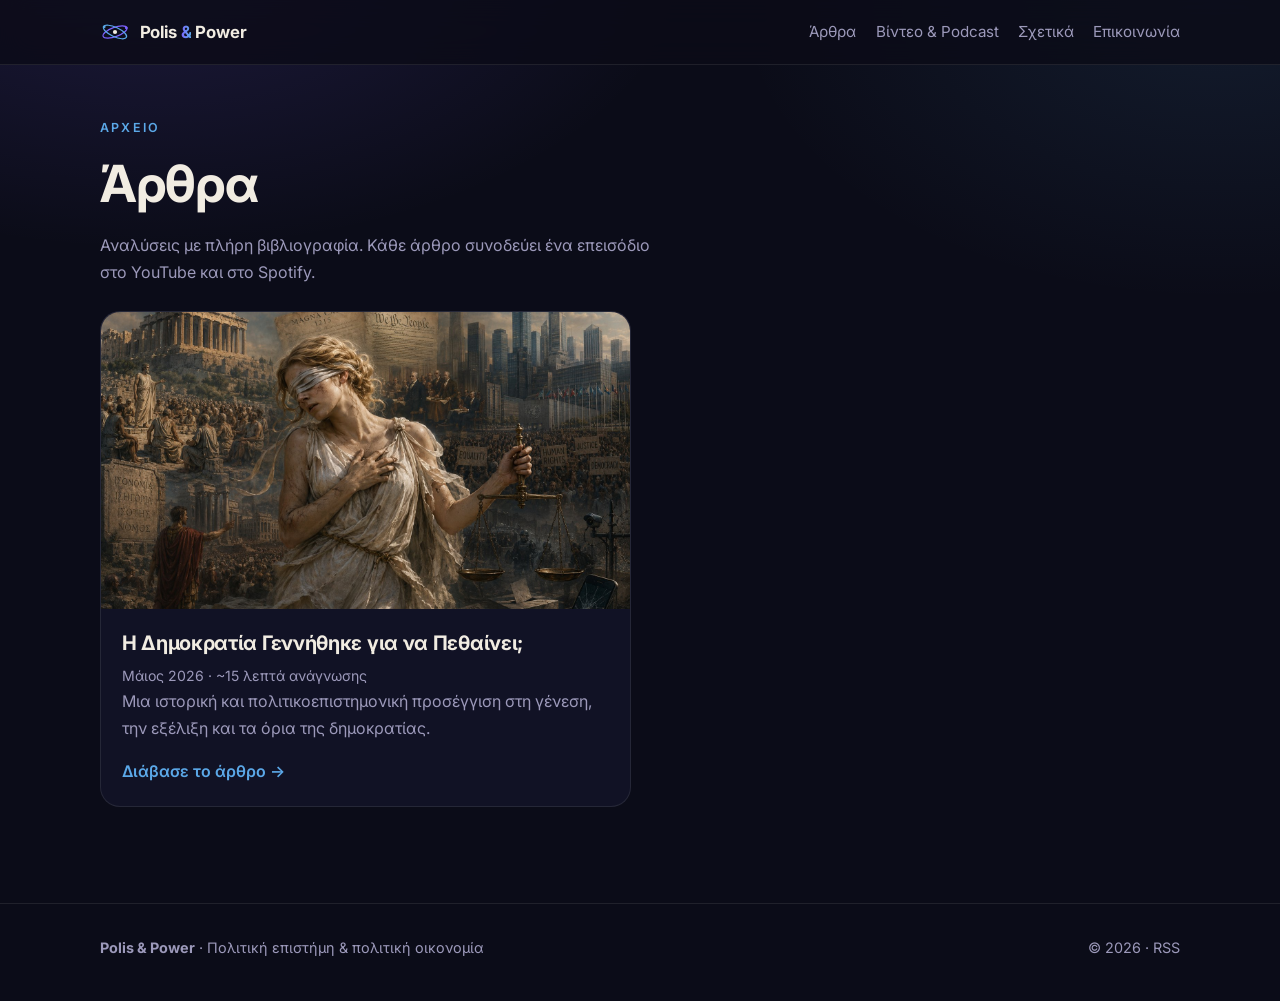
==== articles/index.html @ d9a37814 "Polis & Power: νέο site" ====
<!DOCTYPE html>
<html lang="el">
<head>
<meta charset="UTF-8">
<meta name="viewport" content="width=device-width, initial-scale=1.0">
<title>Άρθρα | Polis &amp; Power</title>
<meta name="description" content="Όλα τα άρθρα του Polis &amp; Power: πολιτική θεωρία, θεσμοί και διεθνής πολιτική οικονομία, με πλήρεις πηγές.">
<link rel="canonical" href="https://polisandpower.github.io/articles/">
<link rel="icon" type="image/png" sizes="32x32" href="../assets/favicon-32.png">
<link rel="apple-touch-icon" href="../assets/apple-touch-icon.png">
<link rel="alternate" type="application/rss+xml" title="Polis &amp; Power" href="https://polisandpower.github.io/feed.xml">
<meta property="og:type" content="website">
<meta property="og:site_name" content="Polis &amp; Power">
<meta property="og:locale" content="el_GR">
<meta property="og:title" content="Άρθρα | Polis &amp; Power">
<meta property="og:description" content="Όλα τα άρθρα του Polis &amp; Power: πολιτική θεωρία, θεσμοί και διεθνής πολιτική οικονομία, με πλήρεις πηγές.">
<meta property="og:url" content="https://polisandpower.github.io/articles/">
<meta property="og:image" content="https://polisandpower.github.io/assets/og-image.png">
<meta name="twitter:card" content="summary_large_image">
<link rel="preconnect" href="https://fonts.googleapis.com">
<link rel="preconnect" href="https://fonts.gstatic.com" crossorigin>
<link href="https://fonts.googleapis.com/css2?family=Inter:wght@300;400;600;700&display=swap" rel="stylesheet">
<link rel="stylesheet" href="../assets/site.css">
<script type="application/ld+json">
{"@context":"https://schema.org","@type":"CollectionPage","name":"Άρθρα","url":"https://polisandpower.github.io/articles/","isPartOf":{"@type":"WebSite","url":"https://polisandpower.github.io/"},
 "mainEntity":{"@type":"ItemList","itemListElement":[{"@type":"ListItem","position":1,"url":"https://polisandpower.github.io/articles/dimokratia-gennithike-gia-na-pethainei.html","name":"Η Δημοκρατία Γεννήθηκε για να Πεθαίνει;"}]}}
</script>
</head>
<body>
<header class="topbar">
  <div class="container nav">
    <a class="brand" href="../" aria-label="Polis &amp; Power, αρχική">
      <svg class="mark" viewBox="0 0 64 64" aria-hidden="true">
        <ellipse cx="32" cy="32" rx="27" ry="10" transform="rotate(-20 32 32)" fill="none" stroke="#7C63FF" stroke-width="2.5"/>
        <ellipse cx="32" cy="32" rx="27" ry="10" transform="rotate(25 32 32)" fill="none" stroke="#5BA8E8" stroke-width="2.5"/>
        <circle cx="32" cy="32" r="4.5" fill="#F1ECE2"/>
        <circle cx="56" cy="23" r="3" fill="#7C63FF"/><circle cx="9" cy="21" r="3" fill="#5BA8E8"/>
      </svg>
      <span>Polis <span class="amp">&amp;</span> Power</span>
    </a>
    <nav class="menu" aria-label="Κύρια πλοήγηση">
      <a href="../articles/">Άρθρα</a>
      <a href="../#media">Βίντεο &amp; Podcast</a>
      <a href="../#about">Σχετικά</a>
      <a href="../#contact">Επικοινωνία</a>
    </nav>
  </div>
</header>

<main class="container">
<section>
  <div class="section-head">
    <span class="kicker">Αρχείο</span>
    <h2 style="font-size:clamp(2.2rem,5vw,3.2rem)">Άρθρα</h2>
    <p class="lead">Αναλύσεις με πλήρη βιβλιογραφία. Κάθε άρθρο συνοδεύει ένα επεισόδιο στο YouTube και στο Spotify.</p>
  </div>
  <div class="cards">
    <article class="card">
      <a href="dimokratia-gennithike-gia-na-pethainei.html">
        <div class="card-img"><img src="democracy-cover.jpg" alt="" loading="lazy" width="1536" height="1024"></div>
        <div class="card-body">
          <h3>Η Δημοκρατία Γεννήθηκε για να Πεθαίνει;</h3>
          <p class="meta">Μάιος 2026 · ~15 λεπτά ανάγνωσης</p>
          <p>Μια ιστορική και πολιτικοεπιστημονική προσέγγιση στη γένεση, την εξέλιξη και τα όρια της δημοκρατίας.</p>
          <span class="more">Διάβασε το άρθρο →</span>
        </div>
      </a>
    </article>
  </div>
</section>
</main>
<footer class="footer">
  <div class="container footer-row">
    <div><strong>Polis &amp; Power</strong> · Πολιτική επιστήμη &amp; πολιτική οικονομία</div>
    <div>© 2026 · <a href="https://polisandpower.github.io/feed.xml">RSS</a></div>
  </div>
</footer>
</body>
</html>
---- assets/site.css ----
/* Polis & Power — shared styles */
:root{
  --bg:#0B0C18;
  --bg-2:#10122A;
  --panel:rgba(20,22,44,.72);
  --line:rgba(241,236,226,.09);
  --text:#F1ECE2;
  --muted:#9C99BA;
  --violet:#7C63FF;
  --blue:#5BA8E8;
  --grad:linear-gradient(90deg,var(--violet),var(--blue));
  --max:1080px;
  --read:720px;
  --radius:20px;
}
*{box-sizing:border-box}
html{scroll-behavior:smooth}
body{
  margin:0;
  font-family:"Inter",system-ui,-apple-system,"Segoe UI",Roboto,sans-serif;
  color:var(--text);
  background:
    radial-gradient(900px 500px at 12% -5%,rgba(124,99,255,.16),transparent 60%),
    radial-gradient(800px 500px at 95% 0%,rgba(91,168,232,.10),transparent 60%),
    var(--bg);
  line-height:1.7;
  -webkit-font-smoothing:antialiased;
}
a{color:inherit;text-decoration:none}
img{max-width:100%;display:block}
.container{width:min(var(--max),calc(100% - 2rem));margin:0 auto}

/* ---------- Top bar ---------- */
.topbar{position:sticky;top:0;z-index:20;background:rgba(11,12,24,.82);backdrop-filter:blur(14px);border-bottom:1px solid var(--line)}
.nav{min-height:64px;display:flex;align-items:center;justify-content:space-between;gap:1rem}
.brand{display:inline-flex;align-items:center;gap:.6rem;font-weight:700;letter-spacing:-.01em;font-size:1.05rem}
.brand .amp{background:var(--grad);-webkit-background-clip:text;background-clip:text;color:transparent}
.mark{width:30px;height:30px;flex:0 0 30px}
.menu{display:flex;gap:1.2rem;flex-wrap:wrap}
.menu a{color:var(--muted);font-size:.95rem;transition:color .15s}
.menu a:hover,.menu a[aria-current="page"]{color:var(--text)}

/* ---------- Hero ---------- */
.hero{padding:4.5rem 0 3.5rem}
.hero-grid{display:grid;grid-template-columns:1.2fr .8fr;gap:2.5rem;align-items:center}
.kicker{display:inline-block;color:var(--blue);font-size:.78rem;font-weight:600;letter-spacing:.18em;text-transform:uppercase;margin-bottom:1rem}
.wordmark{margin:0;font-size:clamp(2.8rem,7vw,5.2rem);font-weight:700;line-height:1;letter-spacing:-.035em}
.wordmark .amp{background:var(--grad);-webkit-background-clip:text;background-clip:text;color:transparent}
.slogan{margin:1.1rem 0 0;font-size:clamp(1.15rem,2.2vw,1.5rem);font-weight:300;color:var(--text);opacity:.9}
.lead{margin:1.2rem 0 0;color:var(--muted);max-width:560px}
.actions{display:flex;gap:.7rem;flex-wrap:wrap;margin-top:2rem}
.btn{display:inline-flex;align-items:center;gap:.45rem;padding:.8rem 1.15rem;border-radius:999px;font-weight:600;font-size:.95rem;border:1px solid var(--line);transition:transform .15s,border-color .15s,background .15s;cursor:pointer;font-family:inherit;color:var(--text);background:rgba(241,236,226,.03)}
.btn:hover{transform:translateY(-1px);border-color:rgba(241,236,226,.25)}
.btn-primary{background:var(--grad);border-color:transparent;color:#fff}
.hero-art{position:relative;aspect-ratio:1;max-width:400px;justify-self:center;width:100%}
.hero-art .orbits{position:absolute;inset:0;width:100%;height:100%}
.hero-art .avatar{position:absolute;inset:22%;border-radius:50%;overflow:hidden;border:1px solid var(--line);box-shadow:0 0 60px rgba(124,99,255,.35)}
.hero-art .avatar img{width:100%;height:100%;object-fit:cover}

/* ---------- Sections ---------- */
section{padding:3rem 0}
.section-head{margin-bottom:1.5rem}
h2{margin:0;font-size:clamp(1.6rem,3vw,2.2rem);line-height:1.15;letter-spacing:-.025em;font-weight:700}
.panel{background:var(--panel);border:1px solid var(--line);border-radius:var(--radius);padding:1.7rem}
.panel p{color:var(--muted);margin:0 0 1rem}
.panel p:last-child{margin-bottom:0}
.panel strong{color:var(--text);font-weight:600}
.facts{display:grid;grid-template-columns:repeat(3,minmax(0,1fr));gap:.8rem;margin-top:1.5rem}
.fact{border:1px solid var(--line);border-radius:14px;padding:1rem;background:rgba(241,236,226,.02)}
.fact span{display:block;font-size:.72rem;letter-spacing:.14em;text-transform:uppercase;color:var(--blue);font-weight:600;margin-bottom:.35rem}
.fact p{margin:0;color:var(--text);font-size:.95rem;line-height:1.5}

/* ---------- Article cards ---------- */
.cards{display:grid;grid-template-columns:repeat(2,minmax(0,1fr));gap:1.1rem}
.card{background:var(--panel);border:1px solid var(--line);border-radius:var(--radius);overflow:hidden;transition:transform .2s,border-color .2s}
.card:hover{transform:translateY(-3px);border-color:rgba(124,99,255,.5)}
.card-img{aspect-ratio:16/9;overflow:hidden;background:var(--bg-2)}
.card-img img{width:100%;height:100%;object-fit:cover}
.card-body{padding:1.3rem}
.card-body h3{margin:0 0 .5rem;font-size:1.25rem;line-height:1.3;letter-spacing:-.015em}
.meta{color:var(--muted);font-size:.88rem;margin:0 0 .7rem}
.card-body p{color:var(--muted);margin:0}
.more{display:inline-block;margin-top:1rem;font-weight:600;color:var(--blue)}

/* ---------- Coming soon / media ---------- */
.soon{text-align:center;padding:2.5rem 1.5rem}
.soon strong{display:block;font-size:1.5rem;letter-spacing:-.02em;margin-bottom:.4rem}
.soon p{color:var(--muted);margin:0}

/* ---------- Contact ---------- */
.contact-grid{display:grid;grid-template-columns:1fr 1fr;gap:1.1rem;align-items:start}
.links{display:grid;gap:.7rem}
.link-row{display:flex;justify-content:space-between;align-items:center;gap:1rem;padding:1rem 1.2rem;border:1px solid var(--line);border-radius:14px;background:var(--panel);transition:border-color .15s}
.link-row:hover{border-color:rgba(124,99,255,.5)}
.link-row span{font-size:.72rem;letter-spacing:.14em;text-transform:uppercase;color:var(--muted);font-weight:600}
.link-row b{font-weight:600;word-break:break-word;text-align:right}
form{display:grid;gap:.75rem}
label{font-size:.85rem;color:var(--muted)}
input,textarea{width:100%;border:1px solid var(--line);background:rgba(241,236,226,.03);color:var(--text);border-radius:12px;padding:.85rem 1rem;font:inherit;outline:none}
input:focus,textarea:focus{border-color:rgba(124,99,255,.6);box-shadow:0 0 0 3px rgba(124,99,255,.15)}
textarea{min-height:140px;resize:vertical}
.note{font-size:.85rem;color:var(--muted);margin:0}

/* ---------- Footer ---------- */
.footer{border-top:1px solid var(--line);margin-top:3rem;padding:2rem 0 2.5rem;color:var(--muted);font-size:.9rem}
.footer-row{display:flex;justify-content:space-between;gap:1rem;flex-wrap:wrap;align-items:center}
.footer a:hover{color:var(--text)}

/* ---------- Article page ---------- */
.reading{width:min(var(--read),calc(100% - 2rem));margin:0 auto}
.crumbs{font-size:.88rem;color:var(--muted);margin:2rem auto 1.2rem}
.crumbs a:hover{color:var(--text)}
.crumbs span{margin:0 .4rem}
.article-hero{width:min(960px,calc(100% - 2rem));margin:0 auto 2rem;border-radius:var(--radius);overflow:hidden;border:1px solid var(--line)}
.article-hero img{width:100%;height:auto;max-height:440px;object-fit:cover}
.article h1{font-size:clamp(2rem,4.5vw,2.9rem);line-height:1.12;letter-spacing:-.03em;margin:0 0 .8rem}
.article .standfirst{font-size:1.15rem;color:var(--muted);font-weight:300;margin:0 0 1.2rem}
.article .byline{display:flex;flex-wrap:wrap;gap:.4rem 1.2rem;color:var(--muted);font-size:.9rem;padding-bottom:1.4rem;border-bottom:1px solid var(--line)}
.tags{display:flex;flex-wrap:wrap;gap:.5rem;margin:1.2rem 0 0}
.tag{padding:.3rem .75rem;border:1px solid var(--line);border-radius:999px;font-size:.82rem;color:var(--muted)}
.toc{margin:2rem 0;padding:1.3rem 1.5rem;border:1px solid var(--line);border-radius:16px;background:var(--panel)}
.toc h2{font-size:1rem;letter-spacing:.12em;text-transform:uppercase;color:var(--blue);margin-bottom:.6rem}
.toc ol{margin:0;padding-left:1.2rem;color:var(--muted)}
.toc a:hover{color:var(--text)}
.article section{padding:0;margin:3rem 0 0}
.article h2{font-size:1.65rem;margin:0 0 1rem;scroll-margin-top:90px}
.article h3{font-size:1.2rem;letter-spacing:-.01em;margin:2rem 0 .7rem}
.article p{margin:0 0 1.1rem;font-size:1.06rem;line-height:1.78;color:#E4DFD4}
.article blockquote{margin:2rem 0;padding:1.1rem 1.4rem;border-left:3px solid var(--violet);background:rgba(124,99,255,.06);border-radius:0 12px 12px 0;font-size:1.08rem;font-style:italic;color:var(--text)}
.article blockquote cite{display:block;margin-top:.6rem;font-style:normal;font-size:.9rem;color:var(--muted)}
.refs p{font-size:.95rem;color:var(--muted);padding-left:1.6rem;text-indent:-1.6rem;margin-bottom:.7rem}
.author-box{display:flex;gap:1rem;align-items:center;margin:3rem 0 0;padding:1.3rem;border:1px solid var(--line);border-radius:16px;background:var(--panel)}
.author-box img{width:64px;height:64px;border-radius:50%;flex:0 0 64px}
.author-box p{margin:0;font-size:.95rem;color:var(--muted)}
.author-box strong{color:var(--text)}
.comments{margin-top:3rem;padding-top:2rem;border-top:1px solid var(--line)}

/* ---------- Reveal ---------- */
.reveal{opacity:0;transform:translateY(16px);transition:opacity .6s ease,transform .6s ease}
.reveal.visible{opacity:1;transform:none}
@media (prefers-reduced-motion:reduce){.reveal{opacity:1;transform:none;transition:none}html{scroll-behavior:auto}}

/* ---------- Mobile ---------- */
@media (max-width:820px){
  .topbar{position:static}
  .nav{flex-direction:column;align-items:flex-start;padding:.7rem 0;gap:.4rem}
  .menu{gap:.9rem}
  .hero{padding:2.5rem 0 1.5rem}
  .hero-grid,.cards,.contact-grid,.facts{grid-template-columns:1fr}
  .hero-art{max-width:260px;order:-1}
  .article h1,.article h2,.article h3{hyphens:none}
}
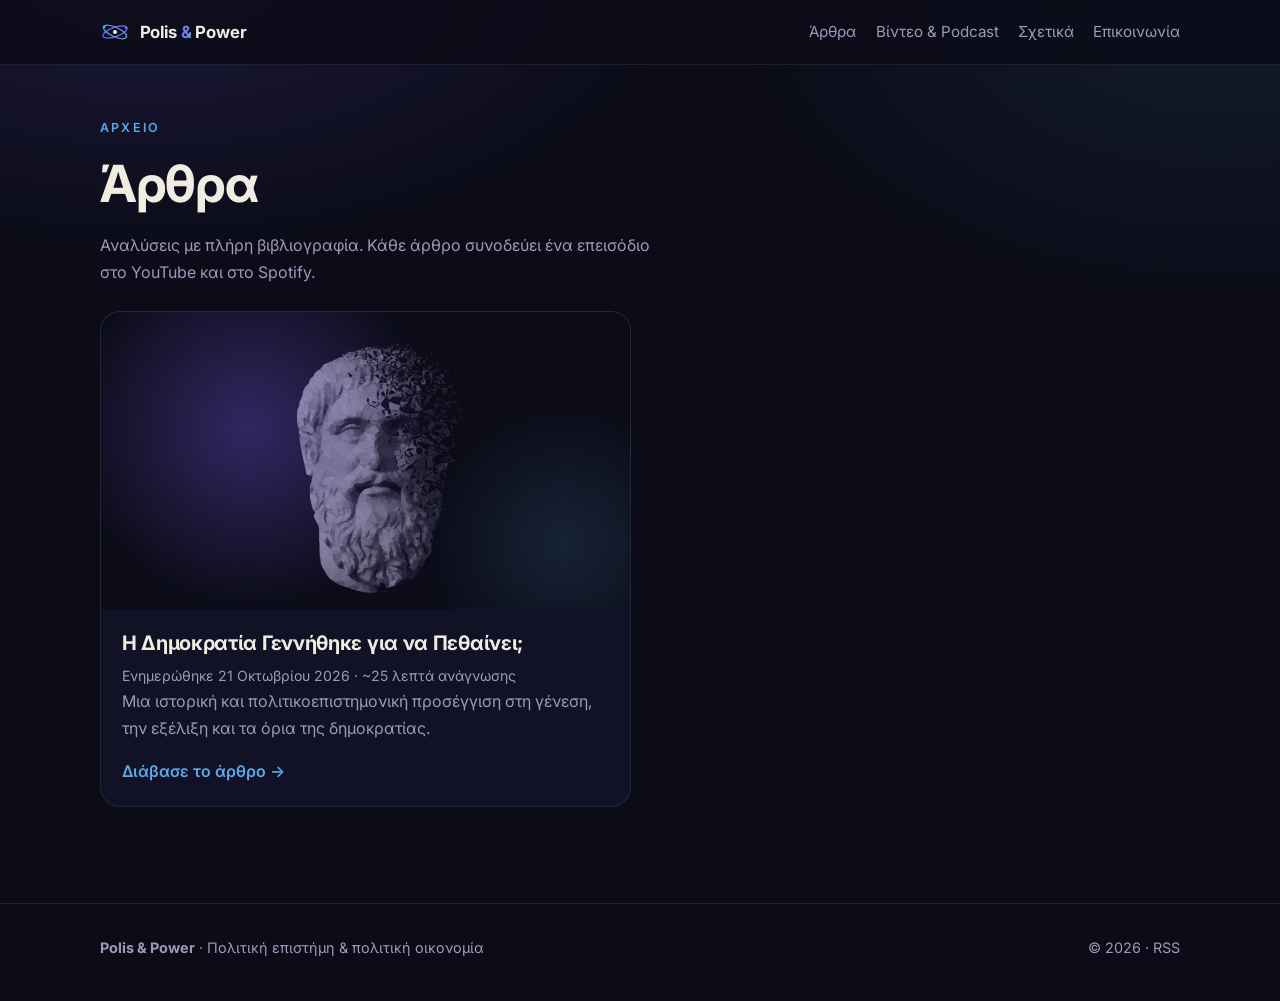
==== commit 5da4f098: "Ενημέρωση άρθρου 1" ====
--- a/articles/index.html
+++ b/articles/index.html
@@ -57,10 +57,10 @@
   <div class="cards">
     <article class="card">
       <a href="dimokratia-gennithike-gia-na-pethainei.html">
-        <div class="card-img"><img src="democracy-cover.jpg" alt="" loading="lazy" width="1536" height="1024"></div>
+        <div class="card-img"><img src="democracy-cover.jpg" alt="" loading="lazy" width="1600" height="900"></div>
         <div class="card-body">
           <h3>Η Δημοκρατία Γεννήθηκε για να Πεθαίνει;</h3>
-          <p class="meta">Μάιος 2026 · ~15 λεπτά ανάγνωσης</p>
+          <p class="meta">Ενημερώθηκε 21 Οκτωβρίου 2026 · ~25 λεπτά ανάγνωσης</p>
           <p>Μια ιστορική και πολιτικοεπιστημονική προσέγγιση στη γένεση, την εξέλιξη και τα όρια της δημοκρατίας.</p>
           <span class="more">Διάβασε το άρθρο →</span>
         </div>
--- a/assets/site.css
+++ b/assets/site.css
@@ -112,7 +112,7 @@
 .crumbs a:hover{color:var(--text)}
 .crumbs span{margin:0 .4rem}
 .article-hero{width:min(960px,calc(100% - 2rem));margin:0 auto 2rem;border-radius:var(--radius);overflow:hidden;border:1px solid var(--line)}
-.article-hero img{width:100%;height:auto;max-height:440px;object-fit:cover}
+.article-hero img{width:100%;height:auto;max-height:540px;object-fit:cover}
 .article h1{font-size:clamp(2rem,4.5vw,2.9rem);line-height:1.12;letter-spacing:-.03em;margin:0 0 .8rem}
 .article .standfirst{font-size:1.15rem;color:var(--muted);font-weight:300;margin:0 0 1.2rem}
 .article .byline{display:flex;flex-wrap:wrap;gap:.4rem 1.2rem;color:var(--muted);font-size:.9rem;padding-bottom:1.4rem;border-bottom:1px solid var(--line)}
@@ -150,3 +150,17 @@
   .hero-art{max-width:260px;order:-1}
   .article h1,.article h2,.article h3{hyphens:none}
 }
+
+/* ---------- Figures, credits, corrections (Oct 2026) ---------- */
+figure.article-hero{margin:0 auto 0.6rem}
+.credit{font-size:.8rem;color:var(--muted);margin:0 auto 2rem;line-height:1.5}
+.credit a{color:var(--blue)}
+.article .fig{margin:2.2rem 0;padding:1.1rem 1.1rem .9rem;border:1px solid var(--line);border-radius:16px;background:var(--panel)}
+.article .fig img{width:100%;height:auto;border-radius:8px}
+.fig-title{font-weight:600;font-size:1rem;margin:0 0 .9rem;color:var(--text)}
+.fig-src{font-size:.82rem;font-style:italic;color:var(--muted);margin:.8rem 0 0;line-height:1.5}
+.corrections{margin:3rem 0 0;padding:1.3rem 1.5rem;border:1px solid var(--line);border-left:3px solid var(--blue);border-radius:0 16px 16px 0;background:rgba(91,168,232,.05)}
+.corrections h2{font-size:1rem;letter-spacing:.12em;text-transform:uppercase;color:var(--blue);margin:0 0 .6rem}
+.article .corrections p{font-size:.95rem;color:var(--muted);margin:0}
+.article ol:not(.toc ol),.article ul{padding-left:1.3rem}
+.article li{margin:0 0 .9rem;line-height:1.75;color:#E4DFD4;font-size:1.06rem}
